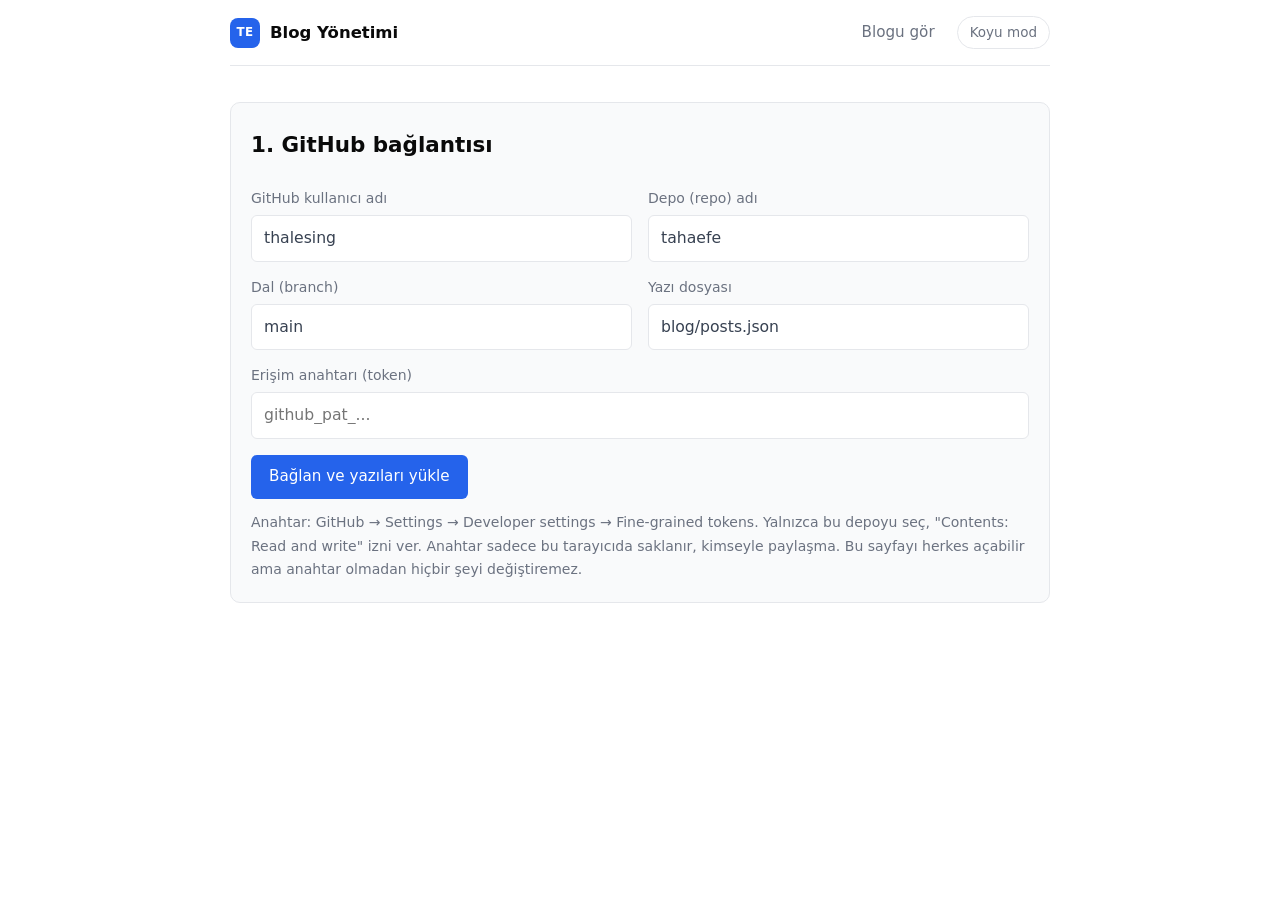
==== admin/index.html @ 93ad06f9 "Add files via upload" ====
<!DOCTYPE html>
<html lang="tr">
<head>
    <meta charset="UTF-8">
    <meta name="viewport" content="width=device-width, initial-scale=1.0">
    <meta name="robots" content="noindex,nofollow">
    <title>Yönetim | Taha Efe Karabacak</title>
    <link rel="stylesheet" href="../blog/blog.css">
    <script src="../blog/blog.js"></script>
</head>
<body>
    <div class="wrap" style="max-width:820px">
        <header class="site">
            <span class="name">Blog Yönetimi</span>
            <nav><a href="../blog/">Blogu gör</a><button class="tbtn" id="theme-btn" type="button"></button></nav>
        </header>

        <div class="panel">
            <h2>1. GitHub bağlantısı</h2>
            <div class="grid2">
                <div><label>GitHub kullanıcı adı</label><input id="f-o" autocomplete="off"></div>
                <div><label>Depo (repo) adı</label><input id="f-r" autocomplete="off"></div>
                <div><label>Dal (branch)</label><input id="f-b" value="main"></div>
                <div><label>Yazı dosyası</label><input id="f-p" value="blog/posts.json"></div>
            </div>
            <label>Erişim anahtarı (token)</label>
            <input id="f-t" type="password" autocomplete="off" placeholder="github_pat_...">
            <button class="btn" type="button" onclick="connect()">Bağlan ve yazıları yükle</button>
            <p class="hint">Anahtar: GitHub &rarr; Settings &rarr; Developer settings &rarr; Fine-grained tokens. Yalnızca bu depoyu seç, "Contents: Read and write" izni ver. Anahtar sadece bu tarayıcıda saklanır, kimseyle paylaşma. Bu sayfayı herkes açabilir ama anahtar olmadan hiçbir şeyi değiştiremez.</p>
        </div>

        <div id="status"></div>

        <div id="app" style="display:none">
            <div class="panel">
                <h2>2. Yazılar</h2>
                <ul class="posts" id="plist"></ul>
            </div>
            <div class="panel">
                <h2 id="form-title">3. Yeni yazı</h2>
                <label>Başlık</label><input id="t-title">
                <div class="grid2">
                    <div><label>Adres (boşsa başlıktan üretilir)</label><input id="t-slug"></div>
                    <div><label>Tarih</label><input id="t-date" type="date"></div>
                </div>
                <label>Kısa özet (listede görünür)</label><input id="t-sum">
                <label>Etiketler (virgülle ayır)</label><input id="t-tags">
                <label>Metin</label>
                <textarea id="t-body"></textarea>
                <p class="hint">Biçim: paragraflar arasında boş satır bırak. Alt başlık için satırı <code>## </code> ile başlat. Liste için her satırı <code>- </code> ile başlat. Kalın yazı için <code>**metin**</code>.</p>
                <button class="btn" type="button" onclick="saveForm()">Kaydet ve yayımla</button>
                <button class="btn ghost" type="button" onclick="clearForm()">Formu temizle</button>
            </div>
        </div>
    </div>

    <script>
        BLOG.initTheme();
        var S = { o: 'thalesing', r: 'tahaefe', b: 'main', p: 'blog/posts.json', t: '' }, KEYS = ['o', 'r', 'b', 'p', 't'];
        var posts = [], sha = '', editing = -1;
        function $(id) { return document.getElementById(id); }
        function status(msg, cls) { var s = $('status'); s.textContent = msg; s.className = cls || ''; }
        function today() { return new Date().toISOString().slice(0, 10); }
        function slugify(t) {
            var m = { 'ç': 'c', 'ğ': 'g', 'ı': 'i', 'ö': 'o', 'ş': 's', 'ü': 'u', 'İ': 'i' };
            return t.toLowerCase().replace(/[çğıöşüİ]/g, function (c) { return m[c]; }).replace(/[^a-z0-9]+/g, '-').replace(/^-+|-+$/g, '');
        }
        try { var c = JSON.parse(localStorage.getItem('admin-cfg') || '{}'); KEYS.forEach(function (k) { if (c[k]) S[k] = c[k]; }); } catch (e) {}
        KEYS.forEach(function (k) { $('f-' + k).value = S[k]; });
        $('t-date').value = today();

        function api(method, body) {
            var u = 'https://api.github.com/repos/' + S.o + '/' + S.r + '/contents/' + S.p;
            if (method === 'GET') u += '?ref=' + encodeURIComponent(S.b) + '&_=' + Date.now();
            var h = { 'Authorization': 'Bearer ' + S.t, 'Accept': 'application/vnd.github+json' };
            if (body) h['Content-Type'] = 'application/json';
            return fetch(u, { method: method, headers: h, body: body ? JSON.stringify(body) : undefined })
                .then(function (r) { return r.json().then(function (j) { if (!r.ok) throw new Error(j.message || r.status); return j; }); });
        }
        function connect() {
            KEYS.forEach(function (k) { S[k] = $('f-' + k).value.trim(); });
            try { localStorage.setItem('admin-cfg', JSON.stringify(S)); } catch (e) {}
            if (!S.o || !S.r || !S.t) { status('Kullanıcı adı, depo adı ve anahtar gerekli.', 'err'); return; }
            status('Bağlanılıyor...');
            api('GET').then(function (j) {
                sha = j.sha;
                posts = JSON.parse(decodeURIComponent(escape(atob(j.content.replace(/\n/g, '')))));
                $('app').style.display = 'block';
                status('Bağlandı. ' + posts.length + ' yazı yüklendi.', 'ok');
                show();
            }).catch(function (e) { status('Bağlanılamadı: ' + e.message, 'err'); });
        }
        function commit(next, msg) {
            status('Yayımlanıyor...');
            var content = btoa(unescape(encodeURIComponent(JSON.stringify(next, null, 2))));
            return api('PUT', { message: msg, content: content, sha: sha, branch: S.b }).then(function (j) {
                sha = j.content.sha; posts = next; show();
                status('Kaydedildi. Canlı sitede yaklaşık 1 dakika içinde görünür.', 'ok');
                return true;
            }).catch(function (e) { status('Kaydedilemedi: ' + e.message, 'err'); return false; });
        }
        function show() {
            var html = posts.length ? '' : '<li>Henüz yazı yok.</li>';
            posts.slice().map(function (p, i) { return { p: p, i: i }; }).sort(function (a, b) { return b.p.date.localeCompare(a.p.date); }).forEach(function (x) {
                html += '<li class="arow"><time>' + BLOG.esc(x.p.date) + '</time><div><span style="color:var(--heading);font-weight:600">' + BLOG.esc(x.p.title) + '</span><br>' +
                    '<button class="btn ghost sm" type="button" onclick="edit(' + x.i + ')">Düzenle</button>' +
                    '<button class="btn danger sm" type="button" onclick="del(' + x.i + ')">Sil</button></div></li>';
            });
            $('plist').innerHTML = html;
        }
        function edit(i) {
            var p = posts[i]; editing = i;
            $('t-title').value = p.title; $('t-slug').value = p.slug; $('t-date').value = p.date; $('t-sum').value = p.summary || ''; $('t-tags').value = (p.tags || []).join(', '); $('t-body').value = p.body;
            $('form-title').textContent = '3. Yazıyı düzenle';
            $('form-title').scrollIntoView({ behavior: 'smooth' });
        }
        function clearForm() {
            editing = -1; ['t-title', 't-slug', 't-sum', 't-tags', 't-body'].forEach(function (id) { $(id).value = ''; });
            $('t-date').value = today(); $('form-title').textContent = '3. Yeni yazı';
        }
        function saveForm() {
            var title = $('t-title').value.trim(), body = $('t-body').value.replace(/\r/g, '').trim();
            if (!title || !body) { status('Başlık ve metin gerekli.', 'err'); return; }
            var slug = slugify($('t-slug').value.trim() || title);
            if (!slug) { status('Geçerli bir adres üretilemedi.', 'err'); return; }
            if (posts.some(function (p, i) { return p.slug === slug && i !== editing; })) { status('Bu adresle başka bir yazı var.', 'err'); return; }
            var item = { slug: slug, title: title, date: $('t-date').value || today(), summary: $('t-sum').value.trim(), tags: $('t-tags').value.split(',').map(function (x) { return x.trim(); }).filter(Boolean), body: body };
            var next = posts.slice(); if (editing > -1) next[editing] = item; else next.push(item);
            commit(next, (editing > -1 ? 'Blog: güncelle ' : 'Blog: ekle ') + slug).then(function (ok) { if (ok) clearForm(); });
        }
        function del(i) {
            if (!confirm('"' + posts[i].title + '" silinsin mi?')) return;
            var slug = posts[i].slug;
            commit(posts.filter(function (_, k) { return k !== i; }), 'Blog: sil ' + slug).then(function (ok) { if (ok) clearForm(); });
        }
    </script>
</body>
</html>
---- blog/blog.css ----
/* Profesyonel blog teması: açık varsayılan + koyu mod */
:root { --bg:#ffffff; --card:#ffffff; --soft:#f9fafb; --text:#374151; --heading:#0a0a0a; --muted:#6b7280; --accent:#2563eb; --line:#e5e7eb; --on:#ffffff; color-scheme: light; }
:root[data-theme="dark"] { --bg:#0b1220; --card:#111a2b; --soft:#172033; --text:#cbd5e1; --heading:#f1f5f9; --muted:#94a3b8; --accent:#60a5fa; --line:#1e293b; --on:#0b1220; color-scheme: dark; }
* { box-sizing: border-box; }
html { -webkit-text-size-adjust: 100%; }
body { margin: 0; background: var(--bg); color: var(--text); font-family: 'Segoe UI', system-ui, sans-serif; font-size: 16.5px; line-height: 1.7; transition: background .2s, color .2s; }
a { color: var(--accent); text-decoration: none; }
a:hover { text-decoration: underline; }
.wrap { width: 90%; max-width: 720px; margin: 0 auto; padding: 0 0 64px; }

header.site { position: sticky; top: 0; z-index: 10; background: var(--bg); display: flex; justify-content: space-between; align-items: center; flex-wrap: wrap; gap: 8px 24px; padding: 16px 0; margin-bottom: 36px; border-bottom: 1px solid var(--line); }
header.site .name { color: var(--heading); font-weight: 700; }
header.site .name::before { content: "TE"; display: inline-flex; align-items: center; justify-content: center; width: 30px; height: 30px; border-radius: 8px; background: var(--accent); color: var(--on); font-size: .72em; letter-spacing: .5px; margin-right: 10px; vertical-align: middle; }
header.site nav { display: flex; align-items: center; }
header.site nav a { color: var(--muted); margin-left: 22px; font-size: .92em; font-weight: 500; }
header.site nav a:hover, header.site nav a.active { color: var(--accent); text-decoration: none; }
.tbtn { background: transparent; border: 1px solid var(--line); color: var(--muted); padding: 4px 12px; border-radius: 999px; font: inherit; font-size: .82em; cursor: pointer; margin-left: 22px; }
.tbtn:hover { color: var(--accent); border-color: var(--accent); }

h1 { color: var(--heading); font-size: 1.8em; line-height: 1.25; font-weight: 700; margin: 0 0 8px; }
h2 { color: var(--heading); font-size: 1.3em; font-weight: 700; margin: 38px 0 10px; }
p { margin: 0 0 18px; }
h2.section { font-size: .78em; letter-spacing: .09em; text-transform: uppercase; color: var(--muted); font-weight: 600; margin: 30px 0 0; }

.author { display: flex; gap: 22px; align-items: center; padding: 4px 0 34px; border-bottom: 1px solid var(--line); }
.avatar { flex: 0 0 76px; height: 76px; border-radius: 50%; background: var(--accent); color: var(--on); display: flex; align-items: center; justify-content: center; font-size: 1.6em; font-weight: 700; letter-spacing: 1px; }
.author h1 { margin: 0 0 2px; }
.role { color: var(--muted); font-size: .92em; }
.bio { margin: 8px 0 6px; }
.links a { margin-right: 18px; font-size: .9em; font-weight: 600; }

ul.posts { list-style: none; margin: 0; padding: 0; }
ul.posts li { padding: 26px 0; border-bottom: 1px solid var(--line); }
.pm { color: var(--muted); font-size: .85em; }
ul.posts a.title { display: block; margin: 4px 0 6px; color: var(--heading); font-family: Georgia, 'Times New Roman', serif; font-weight: 700; font-size: 1.5em; line-height: 1.3; }
ul.posts a.title:hover { color: var(--accent); text-decoration: none; }
ul.posts p { margin: 0; color: var(--text); font-size: .98em; }
.tags { margin-top: 4px; }
.tags span { display: inline-block; background: var(--soft); border: 1px solid var(--line); color: var(--muted); border-radius: 999px; padding: 1px 11px; font-size: .78em; margin: 8px 6px 0 0; }

article h1 { font-family: Georgia, 'Times New Roman', serif; font-size: 2.2em; line-height: 1.2; margin-bottom: 10px; }
article .body { margin-top: 30px; font-family: Georgia, 'Times New Roman', serif; font-size: 1.1em; line-height: 1.85; }
article .body h2 { font-family: 'Segoe UI', system-ui, sans-serif; font-size: 1.2em; margin-top: 36px; }
article ul { padding-left: 22px; margin: 0 0 18px; }
article li { margin-bottom: 8px; }
article strong { color: var(--heading); }
.authorbox { display: flex; gap: 16px; align-items: center; background: var(--soft); border: 1px solid var(--line); border-radius: 10px; padding: 18px 20px; margin-top: 48px; }
.authorbox .avatar { flex: 0 0 52px; height: 52px; font-size: 1.1em; }
.authorbox strong { color: var(--heading); }
footer.site { margin-top: 40px; padding-top: 18px; border-top: 1px solid var(--line); color: var(--muted); font-size: .85em; }

/* Yönetim paneli */
.panel { background: var(--soft); border: 1px solid var(--line); border-radius: 10px; padding: 6px 20px 20px; margin-bottom: 28px; }
.panel h2 { margin-top: 18px; }
.hint { color: var(--muted); font-size: .85em; margin: 12px 0 0; }
label { display: block; color: var(--muted); font-size: .85em; margin: 14px 0 4px; }
input, textarea { width: 100%; background: var(--bg); color: var(--text); border: 1px solid var(--line); border-radius: 6px; padding: 9px 12px; font: inherit; font-size: .95em; }
textarea { min-height: 260px; font-family: 'Courier New', monospace; line-height: 1.55; resize: vertical; }
input:focus, textarea:focus { outline: none; border-color: var(--accent); }
.grid2 { display: grid; grid-template-columns: 1fr 1fr; gap: 0 16px; }
.btn { background: var(--accent); color: var(--on); border: 0; border-radius: 6px; padding: 9px 18px; font: inherit; font-size: .92em; cursor: pointer; margin: 16px 8px 0 0; }
.btn.ghost { background: transparent; color: var(--accent); border: 1px solid var(--accent); }
.btn.danger { background: transparent; color: #cf222e; border: 1px solid #cf222e; }
.btn.sm { padding: 3px 12px; font-size: .8em; margin: 8px 8px 0 0; }
ul.posts li.arow { display: flex; gap: 20px; padding: 14px 0; }
ul.posts li.arow time { flex: 0 0 96px; color: var(--muted); font-family: 'Courier New', monospace; font-size: .85em; padding-top: 2px; }
#status { font-size: .92em; min-height: 1.4em; margin-bottom: 20px; }
#status.err { color: #cf222e; } #status.ok { color: #1a7f37; }
[data-theme="dark"] #status.ok { color: #3fb950; }
@media (max-width: 600px) {
    body { font-size: 16px; } h1 { font-size: 1.5em; } article h1 { font-size: 1.8em; }
    .author { flex-direction: column; align-items: flex-start; } .grid2 { grid-template-columns: 1fr; }
    ul.posts a.title { font-size: 1.3em; }
}

/* --- Kişisel sayfa teması: sade tek sütun, yüzen dock --- */
.wrap.home { padding-bottom: 120px; }
.hero { display: flex; justify-content: space-between; align-items: flex-start; gap: 24px; padding: 56px 0 8px; }
.hero h1 { font-size: 2.5em; font-weight: 800; letter-spacing: -.02em; margin: 0 0 10px; }
.hero p { color: var(--muted); margin: 0; max-width: 520px; }
.hero .avatar { flex: 0 0 84px; height: 84px; border: 2px solid var(--line); position: relative; overflow: hidden; }
.avatar img { position: absolute; inset: 0; width: 100%; height: 100%; object-fit: cover; }
h2.sec { font-size: 1.3em; font-weight: 800; margin: 44px 0 12px; }
.row { display: flex; justify-content: space-between; align-items: center; gap: 16px; padding: 8px 0; }
.row .what { display: flex; gap: 14px; align-items: center; }
.row .what b { color: var(--heading); display: block; }
.row .what small { color: var(--muted); font-size: .88em; }
.tile { flex: 0 0 44px; width: 44px; height: 44px; border-radius: 12px; background: var(--soft); border: 1px solid var(--line); color: var(--accent); display: flex; align-items: center; justify-content: center; font-weight: 800; font-size: .9em; }
.chips span { display: inline-block; border: 1px solid var(--line); background: var(--soft); color: var(--muted); border-radius: 999px; padding: 2px 12px; font-size: .8em; margin: 0 6px 8px 0; }
.badge { display: table; margin: 60px auto 14px; background: var(--heading); color: var(--bg); border-radius: 999px; padding: 4px 16px; font-size: .82em; font-weight: 600; }
.ph { text-align: center; font-size: 2em; font-weight: 800; letter-spacing: -.01em; margin: 0 0 10px; }
.psub { text-align: center; color: var(--muted); max-width: 520px; margin: 0 auto 28px; }
.pgrid { display: grid; grid-template-columns: 1fr 1fr; gap: 16px; }
.pcard { display: block; border: 1px solid var(--line); border-radius: 14px; padding: 18px; background: var(--bg); color: var(--text); transition: .2s; }
a.pcard:hover { box-shadow: 0 8px 24px rgba(0,0,0,.08); transform: translateY(-2px); text-decoration: none; }
.pcard .tile { margin-bottom: 12px; width: 48px; height: 48px; }
.pcard h3 { margin: 0; font-size: 1.02em; color: var(--heading); }
.pcard .pd { color: var(--muted); font-size: .8em; margin: 2px 0 8px; }
.pcard p { font-size: .9em; margin: 0 0 10px; }
.back { display: inline-block; margin: 36px 0 18px; font-size: .9em; font-weight: 600; }
#dock { position: fixed; left: 50%; bottom: 20px; transform: translateX(-50%); display: flex; align-items: center; gap: 4px; padding: 8px 12px; background: var(--bg); background: color-mix(in srgb, var(--bg) 78%, transparent); -webkit-backdrop-filter: blur(14px); backdrop-filter: blur(14px); border: 1px solid var(--line); border-radius: 999px; box-shadow: 0 8px 30px rgba(0,0,0,.12); z-index: 50; }
#dock a, #dock button { position: relative; display: flex; align-items: center; justify-content: center; width: 38px; height: 38px; border-radius: 50%; color: var(--text); background: transparent; border: 0; cursor: pointer; padding: 0; margin: 0; }
#dock a:hover, #dock button:hover { background: var(--soft); color: var(--accent); text-decoration: none; }
#dock svg { width: 19px; height: 19px; fill: none; stroke: currentColor; stroke-width: 1.8; stroke-linecap: round; stroke-linejoin: round; }
#dock .sep { width: 1px; height: 22px; background: var(--line); margin: 0 4px; }
#dock [data-tip]:hover::after { content: attr(data-tip); position: absolute; bottom: 50px; left: 50%; transform: translateX(-50%); background: #111827; color: #fff; font-size: .75em; padding: 3px 10px; border-radius: 6px; white-space: nowrap; }
@media (max-width: 600px) { .hero { padding-top: 36px; } .hero h1 { font-size: 1.9em; } .pgrid { grid-template-columns: 1fr; } }

/* --- Profesyonel cila --- */
::selection { background: var(--accent); color: var(--on); }
a:focus-visible, button:focus-visible, input:focus-visible { outline: 2px solid var(--accent); outline-offset: 3px; border-radius: 6px; }
.hero .avatar { box-shadow: 0 0 0 4px var(--bg), 0 0 0 5px var(--line); }
.pcard { background: var(--card); box-shadow: 0 1px 2px rgba(15,23,42,.05); }
:root[data-theme="dark"] .pcard { box-shadow: none; }
a.pcard:hover { border-color: var(--accent); box-shadow: 0 10px 30px rgba(37,99,235,.12); }
:root[data-theme="dark"] a.pcard:hover { box-shadow: 0 10px 30px rgba(0,0,0,.45); }
.chips span { background: var(--card); }
.pcard, .tile, .chips span, .authorbox, .panel { transition: background .2s, border-color .2s, box-shadow .2s, transform .2s; }
#dock { background: var(--card); background: color-mix(in srgb, var(--card) 80%, transparent); box-shadow: 0 10px 30px rgba(15,23,42,.14); }
:root[data-theme="dark"] #dock { box-shadow: 0 10px 30px rgba(0,0,0,.5); }
#dock a, #dock button { transform: scale(var(--s, 1)); transform-origin: 50% 100%; transition: transform .12s ease-out, background .2s, color .2s; }
#dock [data-tip]:hover::after { background: var(--heading); color: var(--bg); bottom: 52px; transform: translateX(-50%) scale(calc(1 / var(--s, 1))); transform-origin: 50% 100%; }

/* --- Renkli logolar --- */
.chips span, .tags span { display: inline-flex; align-items: center; }
.chips span { padding: 3px 12px 3px 6px; }
.chips span svg, .tags span svg { width: 16px; height: 16px; margin-right: 7px; border-radius: 4px; flex: none; }
.tags span svg { margin-left: -5px; }
.tile { overflow: hidden; }
.tile svg { width: 100%; height: 100%; display: block; }

/* --- Zaman çizelgesi --- */
.timeline { list-style: none; margin: 0; padding: 0; }
.timeline li { display: flex; gap: 16px; padding-bottom: 26px; position: relative; }
.timeline li::before { content: ""; position: absolute; left: 21px; top: 48px; bottom: 4px; width: 2px; background: var(--line); }
.timeline li:last-child { padding-bottom: 0; }
.timeline li:last-child::before { display: none; }
.timeline .tile { flex: 0 0 44px; position: relative; z-index: 1; }
.tl-body { flex: 1; min-width: 0; }
.tl-head { display: flex; justify-content: space-between; align-items: baseline; gap: 12px; flex-wrap: wrap; }
.tl-head b { color: var(--heading); }
.tl-date { color: var(--muted); font-size: .85em; white-space: nowrap; }
.timeline p { margin: 2px 0 0; color: var(--muted); font-size: .92em; }

/* --- Zaman çizelgesi bağlantı çizgisi daha belirgin --- */
.timeline li::before { width: 2px; background: var(--muted); opacity: .45; background: color-mix(in srgb, var(--accent) 45%, var(--line)); opacity: 1; }
.row .what b a { color: var(--heading); }
.row .what b a:hover { color: var(--accent); }

/* --- Tıklanabilir satırlar (okul alan adı / sertifika) --- */
.row.link { width: calc(100% + 24px); margin: 0 -12px; padding: 10px 12px; background: none; border: 0; border-radius: 12px; font: inherit; color: inherit; text-align: left; cursor: pointer; text-decoration: none; transition: background .2s; }
.row.link:hover, .row.link:focus-visible { background: var(--soft); text-decoration: none; }
.row .go { color: var(--accent); font-size: .82em; font-weight: 600; white-space: nowrap; opacity: 0; transform: translateX(-6px); transition: opacity .2s, transform .2s; }
.row.link:hover .go, .row.link:focus-visible .go { opacity: 1; transform: none; }
@media (hover: none) { .row .go { opacity: 1; transform: none; } }

/* --- Sertifika alt çubuğu --- */
#sheet-bg { position: fixed; inset: 0; background: rgba(15,23,42,.45); opacity: 0; pointer-events: none; transition: opacity .25s; z-index: 80; }
#sheet { position: fixed; left: 50%; bottom: 0; width: min(720px, 100%); max-height: 85vh; overflow: auto; background: var(--card); border: 1px solid var(--line); border-bottom: 0; border-radius: 18px 18px 0 0; box-shadow: 0 -12px 40px rgba(15,23,42,.22); padding: 26px 24px calc(26px + env(safe-area-inset-bottom, 0px)); transform: translate(-50%, 105%); transition: transform .32s cubic-bezier(.2,.8,.2,1); z-index: 90; }
body.sheet-open { overflow: hidden; }
body.sheet-open #sheet { transform: translate(-50%, 0); }
body.sheet-open #sheet-bg { opacity: 1; pointer-events: auto; }
#sheet .x { position: absolute; top: 10px; right: 14px; width: 34px; height: 34px; border-radius: 50%; border: 0; background: transparent; color: var(--muted); font-size: 1.6em; line-height: 1; cursor: pointer; }
#sheet .x:hover { background: var(--soft); color: var(--heading); }
.sh-body { display: flex; gap: 22px; align-items: flex-start; }
.sh-img { flex: 0 0 270px; }
.sh-img img { width: 100%; display: block; border-radius: 10px; border: 1px solid var(--line); }
.ph-img { aspect-ratio: 4 / 3; border: 1px dashed var(--line); border-radius: 10px; display: flex; align-items: center; justify-content: center; text-align: center; padding: 12px; color: var(--muted); font-size: .85em; }
.sh-txt { flex: 1; min-width: 0; }
.sh-txt h3 { margin: 0 0 2px; font-size: 1.25em; color: var(--heading); }
.sh-org { color: var(--muted); font-size: .9em; margin-bottom: 14px; }
.sh-txt h4 { margin: 0 0 4px; font-size: .78em; letter-spacing: .08em; text-transform: uppercase; color: var(--muted); }
.sh-txt p { margin: 0 0 14px; }
.sh-link { font-weight: 600; font-size: .9em; }
@media (max-width: 600px) { .sh-body { flex-direction: column; } .sh-img { flex: none; width: 100%; } }

/* --- Zaman çizelgesi: açılır liste (accordion) --- */
.timeline li { display: block; gap: 0; padding-bottom: 22px; }
.timeline .tl-head { display: flex; align-items: center; gap: 14px; width: 100%; background: none; border: 0; padding: 0; font: inherit; color: inherit; text-align: left; cursor: pointer; flex-wrap: nowrap; }
.timeline .tile { border-radius: 50%; flex: 0 0 44px; }
.tl-main { flex: 1; min-width: 0; }
.tl-main b { display: flex; align-items: center; gap: 6px; color: var(--heading); font-size: 1.02em; }
.tl-main small { display: block; color: var(--muted); font-size: .88em; }
.caret { width: 16px; height: 16px; fill: none; stroke: var(--muted); stroke-width: 2; stroke-linecap: round; stroke-linejoin: round; transition: transform .25s; }
.timeline li.open .caret { transform: rotate(180deg); }
.timeline .tl-head:hover .caret { stroke: var(--accent); }
.tl-panel { display: grid; grid-template-rows: 0fr; transition: grid-template-rows .3s ease; }
.timeline li.open .tl-panel { grid-template-rows: 1fr; }
.tl-inner { min-height: 0; overflow: hidden; padding-left: 58px; }
.tl-inner > :first-child { margin-top: 12px; }
.tl-inner p { margin: 0 0 12px; color: var(--text); font-size: .95em; }
.sub { display: flex; justify-content: space-between; align-items: center; flex-wrap: wrap; gap: 4px 12px; background: var(--card); border: 1px solid var(--line); border-radius: 12px; padding: 12px 16px; margin-bottom: 8px; }
.sub b { color: var(--heading); font-weight: 600; font-size: .95em; }
.sub span { color: var(--muted); font-size: .85em; white-space: nowrap; }
@media (max-width: 600px) { .tl-inner { padding-left: 0; } .timeline .tl-head { align-items: flex-start; } }
@media (prefers-reduced-motion: reduce) { .tl-panel, .caret { transition: none; } }

/* --- Sade satır tasarımı: yuvarlak logo, kalın ad, gri alt metin, sağda tarih --- */
body { font-family: Inter, -apple-system, BlinkMacSystemFont, "SF Pro Text", "Segoe UI", system-ui, sans-serif; -webkit-font-smoothing: antialiased; }
h1, h2, h3, article h1, article .body, ul.posts a.title { font-family: inherit; }
article h1 { font-weight: 800; letter-spacing: -.025em; }
article .body { font-size: 1.04em; line-height: 1.8; }
ul.posts a.title { font-weight: 700; letter-spacing: -.015em; }
h2.sec { font-size: 2rem; font-weight: 800; letter-spacing: -.025em; color: var(--heading); margin: 64px 0 16px; }
.row { gap: 16px; padding: 14px 0; }
.row .what { flex: 1; min-width: 0; gap: 16px; }
.row .what b { display: flex; align-items: center; font-weight: 600; font-size: 1rem; letter-spacing: -.01em; }
.row .what small { font-size: .95rem; color: var(--muted); }
.rdate { margin-left: auto; padding-left: 12px; color: var(--muted); font-size: .95rem; white-space: nowrap; }
.row.link { width: 100%; margin: 0; padding: 14px 0; background: none; border-radius: 0; }
.row.link:hover, .row.link:focus-visible { background: none; }
.row.link:hover b { color: var(--accent); }
.chev { width: 15px; height: 15px; margin-left: 6px; fill: none; stroke: var(--line); stroke-width: 1.8; stroke-linecap: round; stroke-linejoin: round; flex: none; transition: transform .2s, stroke .2s; }
:root[data-theme="dark"] .chev { stroke: #334155; }
.row.link:hover .chev { stroke: var(--accent); transform: translateX(3px); }
.tile, .timeline .tile, .pcard .tile { width: 48px; height: 48px; flex: 0 0 48px; border-radius: 50%; border: 1px solid var(--line); background: transparent; }
.timeline li::before { left: 23px; top: 52px; }
.chips span, .pcard { background: transparent; box-shadow: none; }
a.pcard:hover { box-shadow: none; transform: none; border-color: var(--accent); }
@media (max-width: 600px) {
    .row { flex-wrap: wrap; row-gap: 2px; }
    .rdate { flex-basis: 100%; margin-left: 0; padding: 0 0 0 64px; white-space: normal; font-size: .88rem; }
}
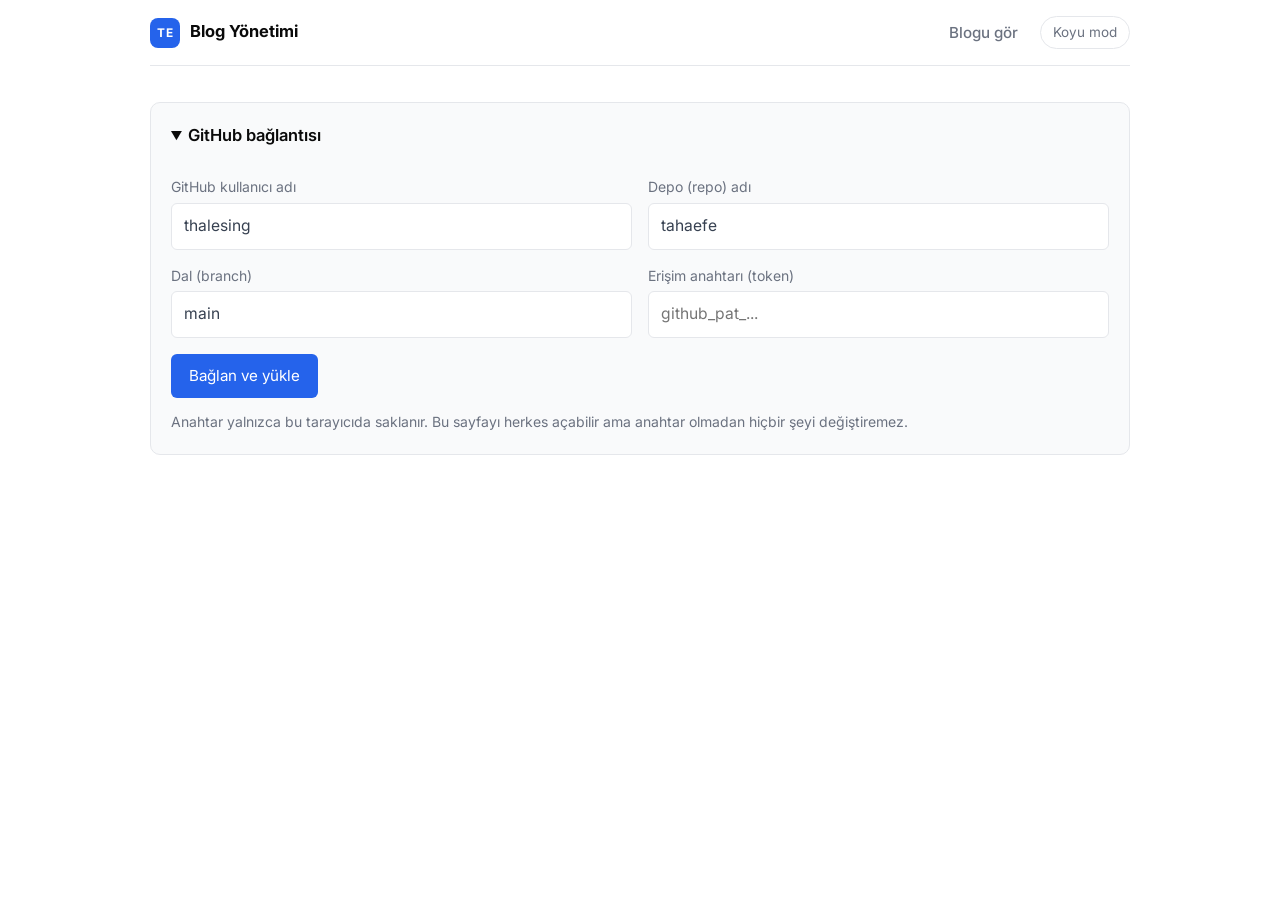
==== commit cabc38c3: "Add files via upload" ====
--- a/admin/index.html
+++ b/admin/index.html
@@ -5,133 +5,215 @@
     <meta name="viewport" content="width=device-width, initial-scale=1.0">
     <meta name="robots" content="noindex,nofollow">
     <title>Yönetim | Taha Efe Karabacak</title>
+    <link rel="preconnect" href="https://fonts.googleapis.com">
+    <link href="https://fonts.googleapis.com/css2?family=Inter:wght@400;500;600;700;800&amp;display=swap" rel="stylesheet">
     <link rel="stylesheet" href="../blog/blog.css">
     <script src="../blog/blog.js"></script>
+    <style>
+        .wrap { max-width: 980px; }
+        .tabs { display: flex; flex-wrap: wrap; gap: 4px 22px; border-bottom: 1px solid var(--line); margin-bottom: 20px; }
+        .tabs button { background: none; border: 0; border-bottom: 2px solid transparent; padding: 12px 2px; font: 600 14px Inter, sans-serif; color: var(--muted); cursor: pointer; }
+        .tabs button.on { color: var(--heading); border-bottom-color: var(--accent); }
+        .tb { display: flex; flex-wrap: wrap; gap: 8px; margin: 8px 0; }
+        .tb button { min-width: 44px; min-height: 44px; padding: 0 12px; background: var(--bg); color: var(--text); border: 1px solid var(--line); border-radius: 8px; font: 600 13px Inter, sans-serif; cursor: pointer; }
+        .tb button:hover { border-color: var(--accent); color: var(--accent); }
+        .split { display: flex; gap: 24px; align-items: flex-start; }
+        .split > div { flex: 1; min-width: 0; }
+        .pv { border: 1px solid var(--line); border-radius: 14px; padding: 18px 20px; background: var(--bg); }
+        .pv small { display: block; font-size: 12px; font-weight: 600; letter-spacing: .08em; text-transform: uppercase; color: var(--muted); margin-bottom: 8px; }
+        .row2 { display: flex; align-items: center; gap: 8px; }
+        .row2 input { flex: 1; }
+        details summary { cursor: pointer; font-weight: 600; padding: 12px 0; color: var(--heading); }
+        ul.items { list-style: none; margin: 0; padding: 0; }
+        ul.items li { display: flex; gap: 12px; align-items: center; padding: 10px 0; border-bottom: 1px solid var(--line); }
+        ul.items .n { flex: 1; min-width: 0; } ul.items .n b { color: var(--heading); display: block; } ul.items .n span { color: var(--muted); font-size: .88em; }
+        ul.items .btn { margin: 0; padding: 8px 12px; font-size: .8em; }
+        @media (max-width: 760px) { .split { flex-direction: column; } ul.items li { flex-wrap: wrap; } }
+    </style>
 </head>
 <body>
-    <div class="wrap" style="max-width:820px">
+    <div class="wrap">
         <header class="site">
             <span class="name">Blog Yönetimi</span>
             <nav><a href="../blog/">Blogu gör</a><button class="tbtn" id="theme-btn" type="button"></button></nav>
         </header>
 
-        <div class="panel">
-            <h2>1. GitHub bağlantısı</h2>
+        <details class="panel" id="conn" open>
+            <summary>GitHub bağlantısı</summary>
             <div class="grid2">
                 <div><label>GitHub kullanıcı adı</label><input id="f-o" autocomplete="off"></div>
                 <div><label>Depo (repo) adı</label><input id="f-r" autocomplete="off"></div>
-                <div><label>Dal (branch)</label><input id="f-b" value="main"></div>
-                <div><label>Yazı dosyası</label><input id="f-p" value="blog/posts.json"></div>
+                <div><label>Dal (branch)</label><input id="f-b" autocomplete="off"></div>
+                <div><label>Erişim anahtarı (token)</label><input id="f-t" type="password" autocomplete="off" placeholder="github_pat_..."></div>
             </div>
-            <label>Erişim anahtarı (token)</label>
-            <input id="f-t" type="password" autocomplete="off" placeholder="github_pat_...">
-            <button class="btn" type="button" onclick="connect()">Bağlan ve yazıları yükle</button>
-            <p class="hint">Anahtar: GitHub &rarr; Settings &rarr; Developer settings &rarr; Fine-grained tokens. Yalnızca bu depoyu seç, "Contents: Read and write" izni ver. Anahtar sadece bu tarayıcıda saklanır, kimseyle paylaşma. Bu sayfayı herkes açabilir ama anahtar olmadan hiçbir şeyi değiştiremez.</p>
-        </div>
-
+            <button class="btn" type="button" onclick="connect()">Bağlan ve yükle</button>
+            <p class="hint">Anahtar yalnızca bu tarayıcıda saklanır. Bu sayfayı herkes açabilir ama anahtar olmadan hiçbir şeyi değiştiremez.</p>
+        </details>
         <div id="status"></div>
 
         <div id="app" style="display:none">
+            <div class="tabs" id="tabs"></div>
+            <div class="panel"><h2 id="lt">Liste</h2><ul class="items" id="items"></ul></div>
             <div class="panel">
-                <h2>2. Yazılar</h2>
-                <ul class="posts" id="plist"></ul>
-            </div>
-            <div class="panel">
-                <h2 id="form-title">3. Yeni yazı</h2>
-                <label>Başlık</label><input id="t-title">
-                <div class="grid2">
-                    <div><label>Adres (boşsa başlıktan üretilir)</label><input id="t-slug"></div>
-                    <div><label>Tarih</label><input id="t-date" type="date"></div>
-                </div>
-                <label>Kısa özet (listede görünür)</label><input id="t-sum">
-                <label>Etiketler (virgülle ayır)</label><input id="t-tags">
-                <label>Metin</label>
-                <textarea id="t-body"></textarea>
-                <p class="hint">Biçim: paragraflar arasında boş satır bırak. Alt başlık için satırı <code>## </code> ile başlat. Liste için her satırı <code>- </code> ile başlat. Kalın yazı için <code>**metin**</code>.</p>
-                <button class="btn" type="button" onclick="saveForm()">Kaydet ve yayımla</button>
-                <button class="btn ghost" type="button" onclick="clearForm()">Formu temizle</button>
+                <h2 id="ft">Yeni kayıt</h2>
+                <div class="split" id="split"><div id="form"></div><div id="pvcol" style="display:none"><div class="pv"><small>Önizleme</small><div class="post" id="pv"></div></div></div></div>
+                <button class="btn" type="button" onclick="saveItem()">Kaydet ve yayımla</button>
+                <button class="btn ghost" type="button" onclick="saveDraft()">Taslak olarak sakla</button>
+                <button class="btn ghost" type="button" onclick="newItem()">Formu temizle</button>
             </div>
         </div>
     </div>
+    <datalist id="logos"></datalist>
 
     <script>
         BLOG.initTheme();
-        var S = { o: 'thalesing', r: 'tahaefe', b: 'main', p: 'blog/posts.json', t: '' }, KEYS = ['o', 'r', 'b', 'p', 't'];
-        var posts = [], sha = '', editing = -1;
-        function $(id) { return document.getElementById(id); }
-        function status(msg, cls) { var s = $('status'); s.textContent = msg; s.className = cls || ''; }
-        function today() { return new Date().toISOString().slice(0, 10); }
-        function slugify(t) {
-            var m = { 'ç': 'c', 'ğ': 'g', 'ı': 'i', 'ö': 'o', 'ş': 's', 'ü': 'u', 'İ': 'i' };
-            return t.toLowerCase().replace(/[çğıöşüİ]/g, function (c) { return m[c]; }).replace(/[^a-z0-9]+/g, '-').replace(/^-+|-+$/g, '');
-        }
-        try { var c = JSON.parse(localStorage.getItem('admin-cfg') || '{}'); KEYS.forEach(function (k) { if (c[k]) S[k] = c[k]; }); } catch (e) {}
-        KEYS.forEach(function (k) { $('f-' + k).value = S[k]; });
-        $('t-date').value = today();
-
-        function api(method, body) {
-            var u = 'https://api.github.com/repos/' + S.o + '/' + S.r + '/contents/' + S.p;
+        const $ = id => document.getElementById(id), esc = BLOG.esc;
+        const KEYS = ['o', 'r', 'b', 't'];
+        let S = { o: 'thalesing', r: 'tahaefe', b: 'main', t: '' };
+        try { Object.assign(S, JSON.parse(localStorage.getItem('admin-cfg') || '{}')); } catch (e) {}
+        KEYS.forEach(k => $('f-' + k).value = S[k]);
+        $('logos').innerHTML = 'python pyqt5 javascript typescript react vite html5 css3 proteus jarvis finance tekuni portfolio kbu lise btk hackerrank efset ddd google'.split(' ').map(n => '<option value="' + n + '">').join('');
+
+        // Her sekme: dosya yolu ve form alanları (t: tür)
+        const T = {
+            posts: { name: 'Yazılar', p: 'blog/posts.json', label: 'title', sub: 'date', move: false, top: false,
+                f: [{ k: 'title', l: 'Başlık' }, { k: 'slug', l: 'Adres (boşsa başlıktan üretilir)' }, { k: 'date', l: 'Tarih', t: 'date' }, { k: 'summary', l: 'Kısa özet (listede görünür)' }, { k: 'tags', l: 'Etiketler (virgülle ayır)', t: 'tags' }, { k: 'body', l: 'Metin', t: 'md' }] },
+            certs: { name: 'Sertifikalar', p: 'blog/certs.json', label: 't', sub: 'o', move: true, top: true,
+                f: [{ k: 't', l: 'Sertifika adı' }, { k: 'o', l: 'Veren kurum' }, { k: 'd', l: 'Tarih (örn. 7 Ekim 2026)' }, { k: 'l', l: 'Logo adı', t: 'logo' }, { k: 'img', l: 'Sertifika görseli', t: 'img', dir: 'sertifikalar' }, { k: 'u', l: 'Doğrulama bağlantısı (isteğe bağlı)' }, { k: 'x', l: 'Ne işe yarar?', t: 'area' }] },
+            timeline: { name: 'Zaman çizelgesi', p: 'blog/timeline.json', label: 't', sub: 'd', move: true, top: true,
+                f: [{ k: 'd', l: 'Tarih (örn. 2025’ten itibaren)' }, { k: 't', l: 'Başlık' }, { k: 's', l: 'Alt başlık' }, { k: 'l', l: 'Logo adı', t: 'logo' }, { k: 'x', l: 'Açıklama', t: 'area' }, { k: 'k', l: 'İç kartlar (her satır: Başlık | Tarih)', t: 'kids' }] },
+            projects: { name: 'Projeler', p: 'blog/projects.json', label: 'name', sub: 'date', move: true, top: false,
+                f: [{ k: 'name', l: 'Proje adı' }, { k: 'date', l: 'Tarih' }, { k: 'desc', l: 'Açıklama', t: 'area' }, { k: 'tags', l: 'Etiketler (virgülle ayır)', t: 'tags' }, { k: 'l', l: 'Logo adı', t: 'logo' }, { k: 'url', l: 'Bağlantı (yoksa boş bırak)' }] }
+        };
+        const REQ = { posts: ['title', 'body'], certs: ['t'], timeline: ['t'], projects: ['name'] };
+        let data = {}, sha = {}, cur = 'posts', ed = -1; const PREV = {};
+
+        function status(m, c) { const s = $('status'); s.textContent = m; s.className = c || ''; }
+        const slugify = t => t.toLowerCase().replace(/[çğıöşüİ]/g, c => ({ 'ç': 'c', 'ğ': 'g', 'ı': 'i', 'ö': 'o', 'ş': 's', 'ü': 'u', 'İ': 'i' })[c]).replace(/[^a-z0-9]+/g, '-').replace(/^-+|-+$/g, '');
+        const enc = s => btoa(unescape(encodeURIComponent(s))), dec = b => decodeURIComponent(escape(atob(b.replace(/\n/g, ''))));
+        const today = () => new Date().toISOString().slice(0, 10);
+
+        function api(path, method, body) {
+            let u = 'https://api.github.com/repos/' + S.o + '/' + S.r + '/contents/' + path;
             if (method === 'GET') u += '?ref=' + encodeURIComponent(S.b) + '&_=' + Date.now();
-            var h = { 'Authorization': 'Bearer ' + S.t, 'Accept': 'application/vnd.github+json' };
-            if (body) h['Content-Type'] = 'application/json';
-            return fetch(u, { method: method, headers: h, body: body ? JSON.stringify(body) : undefined })
-                .then(function (r) { return r.json().then(function (j) { if (!r.ok) throw new Error(j.message || r.status); return j; }); });
-        }
+            const h = { Authorization: 'Bearer ' + S.t, Accept: 'application/vnd.github+json' }; if (body) h['Content-Type'] = 'application/json';
+            return fetch(u, { method, headers: h, body: body ? JSON.stringify(body) : undefined })
+                .then(r => r.json().then(j => { if (!r.ok) { const e = new Error(j.message || r.status); e.code = r.status; throw e; } return j; }));
+        }
+        const load = k => api(T[k].p, 'GET').then(j => { sha[k] = j.sha; data[k] = JSON.parse(dec(j.content)); })
+            .catch(e => { if (e.code === 404) { sha[k] = ''; data[k] = []; missing.push(T[k].name); } else throw e; });
+        let missing = [];
+
         function connect() {
-            KEYS.forEach(function (k) { S[k] = $('f-' + k).value.trim(); });
+            KEYS.forEach(k => S[k] = $('f-' + k).value.trim());
             try { localStorage.setItem('admin-cfg', JSON.stringify(S)); } catch (e) {}
-            if (!S.o || !S.r || !S.t) { status('Kullanıcı adı, depo adı ve anahtar gerekli.', 'err'); return; }
-            status('Bağlanılıyor...');
-            api('GET').then(function (j) {
-                sha = j.sha;
-                posts = JSON.parse(decodeURIComponent(escape(atob(j.content.replace(/\n/g, '')))));
-                $('app').style.display = 'block';
-                status('Bağlandı. ' + posts.length + ' yazı yüklendi.', 'ok');
-                show();
-            }).catch(function (e) { status('Bağlanılamadı: ' + e.message, 'err'); });
-        }
-        function commit(next, msg) {
+            if (!S.o || !S.r || !S.t) return status('Kullanıcı adı, depo adı ve anahtar gerekli.', 'err');
+            status('Bağlanılıyor...'); missing = [];
+            Promise.all(Object.keys(T).map(load)).then(() => {
+                $('app').style.display = 'block'; $('conn').open = false; tab(cur);
+                status(missing.length ? 'Bağlandı. Şu liste dosyaları depoda yok: ' + missing.join(', ') + '. Paketteki .json dosyalarını yükle, yoksa liste boş başlar.' : 'Bağlandı.', missing.length ? 'err' : 'ok');
+            }).catch(e => status('Bağlanılamadı: ' + e.message, 'err'));
+        }
+
+        function commit(k, next, msg) {
             status('Yayımlanıyor...');
-            var content = btoa(unescape(encodeURIComponent(JSON.stringify(next, null, 2))));
-            return api('PUT', { message: msg, content: content, sha: sha, branch: S.b }).then(function (j) {
-                sha = j.content.sha; posts = next; show();
-                status('Kaydedildi. Canlı sitede yaklaşık 1 dakika içinde görünür.', 'ok');
-                return true;
-            }).catch(function (e) { status('Kaydedilemedi: ' + e.message, 'err'); return false; });
-        }
-        function show() {
-            var html = posts.length ? '' : '<li>Henüz yazı yok.</li>';
-            posts.slice().map(function (p, i) { return { p: p, i: i }; }).sort(function (a, b) { return b.p.date.localeCompare(a.p.date); }).forEach(function (x) {
-                html += '<li class="arow"><time>' + BLOG.esc(x.p.date) + '</time><div><span style="color:var(--heading);font-weight:600">' + BLOG.esc(x.p.title) + '</span><br>' +
-                    '<button class="btn ghost sm" type="button" onclick="edit(' + x.i + ')">Düzenle</button>' +
-                    '<button class="btn danger sm" type="button" onclick="del(' + x.i + ')">Sil</button></div></li>';
+            const b = { message: msg, content: enc(JSON.stringify(next, null, 2)), branch: S.b }; if (sha[k]) b.sha = sha[k];
+            return api(T[k].p, 'PUT', b).then(j => { sha[k] = j.content.sha; data[k] = next; status('Kaydedildi. Canlı sitede yaklaşık 1 dakika içinde görünür.', 'ok'); return true; })
+                .catch(e => { status('Kaydedilemedi: ' + e.message, 'err'); return false; });
+        }
+
+        function tab(k) {
+            cur = k; ed = -1;
+            $('tabs').innerHTML = Object.keys(T).map(x => '<button type="button" class="' + (x === k ? 'on' : '') + '" onclick="tab(\'' + x + '\')">' + T[x].name + '</button>').join('');
+            $('lt').textContent = T[k].name; list(); form();
+        }
+
+        function list() {
+            const t = T[cur], arr = data[cur] || [];
+            const rows = arr.map((it, i) => ({ it, i })); if (cur === 'posts') rows.sort((a, b) => (b.it.date || '').localeCompare(a.it.date || ''));
+            $('items').innerHTML = rows.length ? rows.map(({ it, i }) => '<li><div class="n"><b>' + esc(it[t.label] || '(adsız)') + '</b><span>' + esc(it[t.sub] || '') + '</span></div>' +
+                (t.move ? '<button class="btn ghost" type="button" onclick="mv(' + i + ',-1)" aria-label="Yukarı">↑</button><button class="btn ghost" type="button" onclick="mv(' + i + ',1)" aria-label="Aşağı">↓</button>' : '') +
+                '<button class="btn ghost" type="button" onclick="edit(' + i + ')">Düzenle</button><button class="btn danger" type="button" onclick="del(' + i + ')">Sil</button></li>').join('') : '<li>Henüz kayıt yok.</li>';
+        }
+
+        function form() {
+            const t = T[cur];
+            $('form').innerHTML = t.f.map(f => {
+                const id = 'v-' + f.k, L = '<label for="' + id + '">' + f.l + '</label>';
+                if (f.t === 'md') return L + '<div class="tb">' + [['bold', 'Kalın'], ['head', 'Başlık'], ['list', 'Liste'], ['link', 'Bağlantı'], ['img', 'Resim'], ['code', 'Kod']].map(a => '<button type="button" onclick="act(\'' + a[0] + '\')">' + a[1] + '</button>').join('') + '</div><textarea id="' + id + '" oninput="pv()"></textarea>' +
+                    '<p class="hint">Alt başlık için satırı <code>## </code>, liste için <code>- </code> ile başlat. Paragraflar arasında boş satır bırak.</p>';
+                if (f.t === 'area' || f.t === 'kids') return L + '<textarea id="' + id + '" style="min-height:90px;font-family:inherit"></textarea>';
+                if (f.t === 'img') return L + '<div class="row2"><input id="' + id + '"><button type="button" class="btn ghost" style="margin:0" onclick="pickImg(\'' + id + '\',\'' + f.dir + '\')">Yükle</button></div>';
+                return L + '<input id="' + id + '"' + (f.t === 'date' ? ' type="date"' : '') + (f.t === 'logo' ? ' list="logos"' : '') + (f.k === 'title' ? ' oninput="pv()"' : '') + (f.t === 'tags' || f.t === 'date' ? ' oninput="pv()"' : '') + '>';
+            }).join('');
+            $('ft').textContent = (ed > -1 ? 'Düzenle' : 'Yeni') + ' · ' + t.name;
+            $('pvcol').style.display = cur === 'posts' ? 'block' : 'none';
+            if (cur === 'posts' && ed < 0) $('v-date').value = today();
+            pv();
+        }
+
+        function get() {
+            const o = {};
+            T[cur].f.forEach(f => {
+                const v = $('v-' + f.k).value;
+                if (f.t === 'tags') o[f.k] = v.split(',').map(x => x.trim()).filter(Boolean);
+                else if (f.t === 'kids') { const k = v.split('\n').map(l => l.split('|')).filter(p => p[0].trim()).map(p => ({ t: p[0].trim(), d: (p[1] || '').trim() })); if (k.length) o[f.k] = k; }
+                else o[f.k] = f.t === 'md' ? v.replace(/\r/g, '').trim() : v.trim();
             });
-            $('plist').innerHTML = html;
-        }
-        function edit(i) {
-            var p = posts[i]; editing = i;
-            $('t-title').value = p.title; $('t-slug').value = p.slug; $('t-date').value = p.date; $('t-sum').value = p.summary || ''; $('t-tags').value = (p.tags || []).join(', '); $('t-body').value = p.body;
-            $('form-title').textContent = '3. Yazıyı düzenle';
-            $('form-title').scrollIntoView({ behavior: 'smooth' });
-        }
-        function clearForm() {
-            editing = -1; ['t-title', 't-slug', 't-sum', 't-tags', 't-body'].forEach(function (id) { $(id).value = ''; });
-            $('t-date').value = today(); $('form-title').textContent = '3. Yeni yazı';
-        }
-        function saveForm() {
-            var title = $('t-title').value.trim(), body = $('t-body').value.replace(/\r/g, '').trim();
-            if (!title || !body) { status('Başlık ve metin gerekli.', 'err'); return; }
-            var slug = slugify($('t-slug').value.trim() || title);
-            if (!slug) { status('Geçerli bir adres üretilemedi.', 'err'); return; }
-            if (posts.some(function (p, i) { return p.slug === slug && i !== editing; })) { status('Bu adresle başka bir yazı var.', 'err'); return; }
-            var item = { slug: slug, title: title, date: $('t-date').value || today(), summary: $('t-sum').value.trim(), tags: $('t-tags').value.split(',').map(function (x) { return x.trim(); }).filter(Boolean), body: body };
-            var next = posts.slice(); if (editing > -1) next[editing] = item; else next.push(item);
-            commit(next, (editing > -1 ? 'Blog: güncelle ' : 'Blog: ekle ') + slug).then(function (ok) { if (ok) clearForm(); });
-        }
-        function del(i) {
-            if (!confirm('"' + posts[i].title + '" silinsin mi?')) return;
-            var slug = posts[i].slug;
-            commit(posts.filter(function (_, k) { return k !== i; }), 'Blog: sil ' + slug).then(function (ok) { if (ok) clearForm(); });
+            return o;
+        }
+        function put(it) {
+            T[cur].f.forEach(f => {
+                const v = it[f.k];
+                $('v-' + f.k).value = f.t === 'tags' ? (v || []).join(', ') : f.t === 'kids' ? (v || []).map(k => k.t + ' | ' + (k.d || '')).join('\n') : (v || '');
+            });
+            pv();
+        }
+
+        function pv() {
+            if (cur !== 'posts') return;
+            const o = get(); BLOG.renderPost($('pv'), { title: o.title || 'Başlık', date: o.date || '', tags: o.tags, body: o.body || '…' });
+            $('pv').querySelectorAll('img').forEach(i => { const s = i.getAttribute('src'); if (PREV[s]) i.src = PREV[s]; else if (!/^(https?:|data:|\/)/.test(s)) i.src = '../blog/' + s; });
+        }
+
+        function newItem() { ed = -1; form(); const d = localStorage.getItem('admin-draft-' + cur); if (d) { try { put(JSON.parse(d)); status('Kayıtlı taslak yüklendi.', 'ok'); } catch (e) {} } }
+        function edit(i) { ed = i; form(); put(data[cur][i]); $('ft').scrollIntoView({ behavior: 'smooth' }); }
+        function saveDraft() { try { localStorage.setItem('admin-draft-' + cur, JSON.stringify(get())); status('Taslak bu tarayıcıya kaydedildi.', 'ok'); } catch (e) { status('Taslak kaydedilemedi.', 'err'); } }
+
+        function saveItem() {
+            const o = get(), miss = REQ[cur].filter(k => !o[k]); if (miss.length) return status('Şunlar gerekli: ' + miss.join(', '), 'err');
+            if (cur === 'posts') { o.slug = slugify(o.slug || o.title); o.date = o.date || today(); if (!o.slug) return status('Geçerli bir adres üretilemedi.', 'err'); if (data.posts.some((p, i) => p.slug === o.slug && i !== ed)) return status('Bu adresle başka bir yazı var.', 'err'); }
+            const next = data[cur].slice(); if (ed > -1) next[ed] = o; else if (T[cur].top) next.unshift(o); else next.push(o);
+            commit(cur, next, 'Blog: ' + (ed > -1 ? 'güncelle' : 'ekle') + ' ' + T[cur].name.toLowerCase()).then(ok => { if (ok) { try { localStorage.removeItem('admin-draft-' + cur); } catch (e) {} ed = -1; list(); form(); } });
+        }
+        function del(i) { if (!confirm('Silinsin mi?')) return; commit(cur, data[cur].filter((_, k) => k !== i), 'Blog: sil ' + T[cur].name.toLowerCase()).then(ok => { if (ok) { ed = -1; list(); form(); } }); }
+        function mv(i, d) { const j = i + d, a = data[cur].slice(); if (j < 0 || j >= a.length) return; [a[i], a[j]] = [a[j], a[i]]; commit(cur, a, 'Blog: sırala ' + T[cur].name.toLowerCase()).then(ok => ok && list()); }
+
+        // ---- Görsel yükleme (1400 px'e küçültür) ----
+        function upImg(file, dir) {
+            return new Promise((res, rej) => {
+                const im = new Image(), u = URL.createObjectURL(file);
+                im.onload = () => { const k = Math.min(1, 1400 / im.width), c = document.createElement('canvas'); c.width = Math.round(im.width * k); c.height = Math.round(im.height * k); const x = c.getContext('2d'); x.fillStyle = '#fff'; x.fillRect(0, 0, c.width, c.height); x.drawImage(im, 0, 0, c.width, c.height); URL.revokeObjectURL(u); res(c.toDataURL('image/jpeg', .86)); };
+                im.onerror = () => rej(new Error('Görsel okunamadı')); im.src = u;
+            }).then(url => { const name = Date.now().toString(36) + '-' + (slugify(file.name.replace(/\.[^.]+$/, '')) || 'gorsel') + '.jpg', path = dir + '/' + name;
+                status('Görsel yükleniyor...');
+                return api('blog/' + path, 'PUT', { message: 'Blog: görsel ' + name, content: url.split(',')[1], branch: S.b }).then(() => { PREV[path] = url; status('Görsel yüklendi.', 'ok'); return path; }); });
+        }
+        function pick(cb) { const i = document.createElement('input'); i.type = 'file'; i.accept = 'image/*'; i.onchange = () => i.files[0] && cb(i.files[0]); i.click(); }
+        function pickImg(id, dir) { pick(f => upImg(f, dir).then(p => { $(id).value = p; }).catch(e => status('Yüklenemedi: ' + e.message, 'err'))); }
+
+        // ---- Editör düğmeleri ----
+        function act(a) {
+            const t = $('v-body'), s = t.selectionStart, e = t.selectionEnd, sel = t.value.slice(s, e);
+            const wrap = (p, q, ph) => { t.setRangeText(p + (sel || ph) + q, s, e, 'select'); };
+            const ls = t.value.lastIndexOf('\n', s - 1) + 1;
+            if (a === 'bold') wrap('**', '**', 'kalın metin');
+            else if (a === 'head') t.setRangeText('## ', ls, ls, 'end');
+            else if (a === 'list') t.setRangeText('- ', ls, ls, 'end');
+            else if (a === 'link') { const u = prompt('Bağlantı adresi (https://...)'); if (u) wrap('[', '](' + u + ')', 'bağlantı metni'); }
+            else if (a === 'code') { if (sel.includes('\n')) wrap('```\n', '\n```', 'kod'); else wrap('`', '`', 'kod'); }
+            else if (a === 'img') { pick(f => upImg(f, 'images').then(p => { const alt = prompt('Resim açıklaması (isteğe bağlı)') || ''; t.setRangeText('\n\n![' + alt + '](' + p + ')\n\n', e, e, 'end'); pv(); }).catch(er => status('Yüklenemedi: ' + er.message, 'err'))); return; }
+            t.focus(); pv();
         }
     </script>
 </body>
--- a/blog/blog.css
+++ b/blog/blog.css
@@ -38,12 +38,12 @@
 .tags { margin-top: 4px; }
 .tags span { display: inline-block; background: var(--soft); border: 1px solid var(--line); color: var(--muted); border-radius: 999px; padding: 1px 11px; font-size: .78em; margin: 8px 6px 0 0; }
 
-article h1 { font-family: Georgia, 'Times New Roman', serif; font-size: 2.2em; line-height: 1.2; margin-bottom: 10px; }
-article .body { margin-top: 30px; font-family: Georgia, 'Times New Roman', serif; font-size: 1.1em; line-height: 1.85; }
-article .body h2 { font-family: 'Segoe UI', system-ui, sans-serif; font-size: 1.2em; margin-top: 36px; }
-article ul { padding-left: 22px; margin: 0 0 18px; }
-article li { margin-bottom: 8px; }
-article strong { color: var(--heading); }
+.post h1 { font-family: Georgia, 'Times New Roman', serif; font-size: 2.2em; line-height: 1.2; margin-bottom: 10px; }
+.post .body { margin-top: 30px; font-family: Georgia, 'Times New Roman', serif; font-size: 1.1em; line-height: 1.85; }
+.post .body h2 { font-family: 'Segoe UI', system-ui, sans-serif; font-size: 1.2em; margin-top: 36px; }
+.post ul { padding-left: 22px; margin: 0 0 18px; }
+.post li { margin-bottom: 8px; }
+.post strong { color: var(--heading); }
 .authorbox { display: flex; gap: 16px; align-items: center; background: var(--soft); border: 1px solid var(--line); border-radius: 10px; padding: 18px 20px; margin-top: 48px; }
 .authorbox .avatar { flex: 0 0 52px; height: 52px; font-size: 1.1em; }
 .authorbox strong { color: var(--heading); }
@@ -68,7 +68,7 @@
 #status.err { color: #cf222e; } #status.ok { color: #1a7f37; }
 [data-theme="dark"] #status.ok { color: #3fb950; }
 @media (max-width: 600px) {
-    body { font-size: 16px; } h1 { font-size: 1.5em; } article h1 { font-size: 1.8em; }
+    body { font-size: 16px; } h1 { font-size: 1.5em; } .post h1 { font-size: 1.8em; }
     .author { flex-direction: column; align-items: flex-start; } .grid2 { grid-template-columns: 1fr; }
     ul.posts a.title { font-size: 1.3em; }
 }
@@ -197,9 +197,9 @@
 
 /* --- Sade satır tasarımı: yuvarlak logo, kalın ad, gri alt metin, sağda tarih --- */
 body { font-family: Inter, -apple-system, BlinkMacSystemFont, "SF Pro Text", "Segoe UI", system-ui, sans-serif; -webkit-font-smoothing: antialiased; }
-h1, h2, h3, article h1, article .body, ul.posts a.title { font-family: inherit; }
-article h1 { font-weight: 800; letter-spacing: -.025em; }
-article .body { font-size: 1.04em; line-height: 1.8; }
+h1, h2, h3, .post h1, .post .body, ul.posts a.title { font-family: inherit; }
+.post h1 { font-weight: 800; letter-spacing: -.025em; }
+.post .body { font-size: 1.04em; line-height: 1.8; }
 ul.posts a.title { font-weight: 700; letter-spacing: -.015em; }
 h2.sec { font-size: 2rem; font-weight: 800; letter-spacing: -.025em; color: var(--heading); margin: 64px 0 16px; }
 .row { gap: 16px; padding: 14px 0; }
@@ -221,3 +221,67 @@
     .row { flex-wrap: wrap; row-gap: 2px; }
     .rdate { flex-basis: 100%; margin-left: 0; padding: 0 0 0 64px; white-space: normal; font-size: .88rem; }
 }
+
+/* --- Gerçek logo görselleri --- */
+.tile img { width: 100%; height: 100%; object-fit: cover; display: block; background: #ffffff; }
+
+/* --- Sertifika listesi: "Tümünü göster" --- */
+#certs:not(.all) .row.extra { display: none; }
+.more-btn { margin: 8px 0 0; padding: 0; background: none; border: 0; color: var(--accent); font: inherit; font-size: .92rem; font-weight: 600; cursor: pointer; }
+.more-btn:hover { text-decoration: underline; }
+
+/* --- Yetenekler: kalın yazı --- */
+.chips.skills span { font-weight: 700; color: var(--heading); font-size: .9rem; }
+
+/* --- Profil fotoğrafı: avatar kutusu görseli kırpsın --- */
+.avatar { position: relative; overflow: hidden; }
+
+/* --- Daha büyük profil fotoğrafı --- */
+.hero .avatar { flex: 0 0 140px; width: 140px; height: 140px; font-size: 2.4em; }
+.authorbox .avatar { flex: 0 0 64px; width: 64px; height: 64px; }
+@media (max-width: 600px) {
+    .hero { flex-direction: column-reverse; align-items: flex-start; gap: 18px; }
+    .hero .avatar { flex: none; width: 112px; height: 112px; }
+}
+
+/* --- Boy fotoğraf: ceket görünsün (üst bölümde dikdörtgen, yazar kutusunda yuvarlak yüz kırpması) --- */
+.hero .avatar { flex: 0 0 156px; width: 156px; height: 230px; border-radius: 26px; }
+.hero .avatar img { object-position: 50% 0; }
+.authorbox .avatar img { object-position: 50% 22%; }
+@media (max-width: 600px) {
+    .hero .avatar { flex: none; width: 128px; height: 188px; border-radius: 22px; }
+}
+
+/* --- Telefon iyileştirmeleri --- */
+html { -webkit-tap-highlight-color: transparent; }
+a, button { touch-action: manipulation; }
+body { overflow-wrap: break-word; }
+img, svg { max-width: 100%; }
+@media (hover: none) { #dock a, #dock button { transform: none !important; } }
+@media (max-width: 600px) {
+    .wrap { width: 92%; }
+    .wrap.home { padding-bottom: 104px; }
+    .hero { padding-top: 28px; }
+    h2.sec { font-size: 1.6rem; margin: 48px 0 12px; }
+    #dock { bottom: calc(12px + env(safe-area-inset-bottom, 0px)); padding: 6px 8px; gap: 2px; max-width: calc(100vw - 16px); }
+    #dock a, #dock button { width: 36px; height: 36px; }
+    #dock svg { width: 18px; height: 18px; }
+    #dock .sep { margin: 0 2px; }
+    .timeline .tl-head { flex-wrap: wrap; row-gap: 2px; }
+    .timeline .tl-date { flex-basis: 100%; padding-left: 62px; white-space: normal; font-size: .85rem; }
+    .row .go { display: none; }
+    #sheet { padding: 22px 18px calc(22px + env(safe-area-inset-bottom, 0px)); max-height: 88vh; }
+    .sh-img img { max-height: 52vh; width: auto; max-width: 100%; margin: 0 auto; }
+    input, textarea { font-size: 16px; }
+    .btn { padding: 12px 18px; }
+}
+@media (max-width: 360px) {
+    #dock a, #dock button { width: 32px; height: 32px; }
+    #dock svg { width: 17px; height: 17px; }
+}
+
+/* --- Yazı içeriği: resim, kod, bağlantı --- */
+.post img { max-width: 100%; height: auto; border-radius: 10px; display: block; margin: 8px 0; }
+.post pre { overflow-x: auto; background: var(--soft); border: 1px solid var(--line); border-radius: 10px; padding: 14px 16px; font-size: .88em; line-height: 1.6; margin: 0 0 18px; }
+.post code { font-family: 'Courier New', monospace; font-size: .9em; background: var(--soft); border-radius: 4px; padding: 1px 5px; }
+.post pre code { background: none; padding: 0; }
